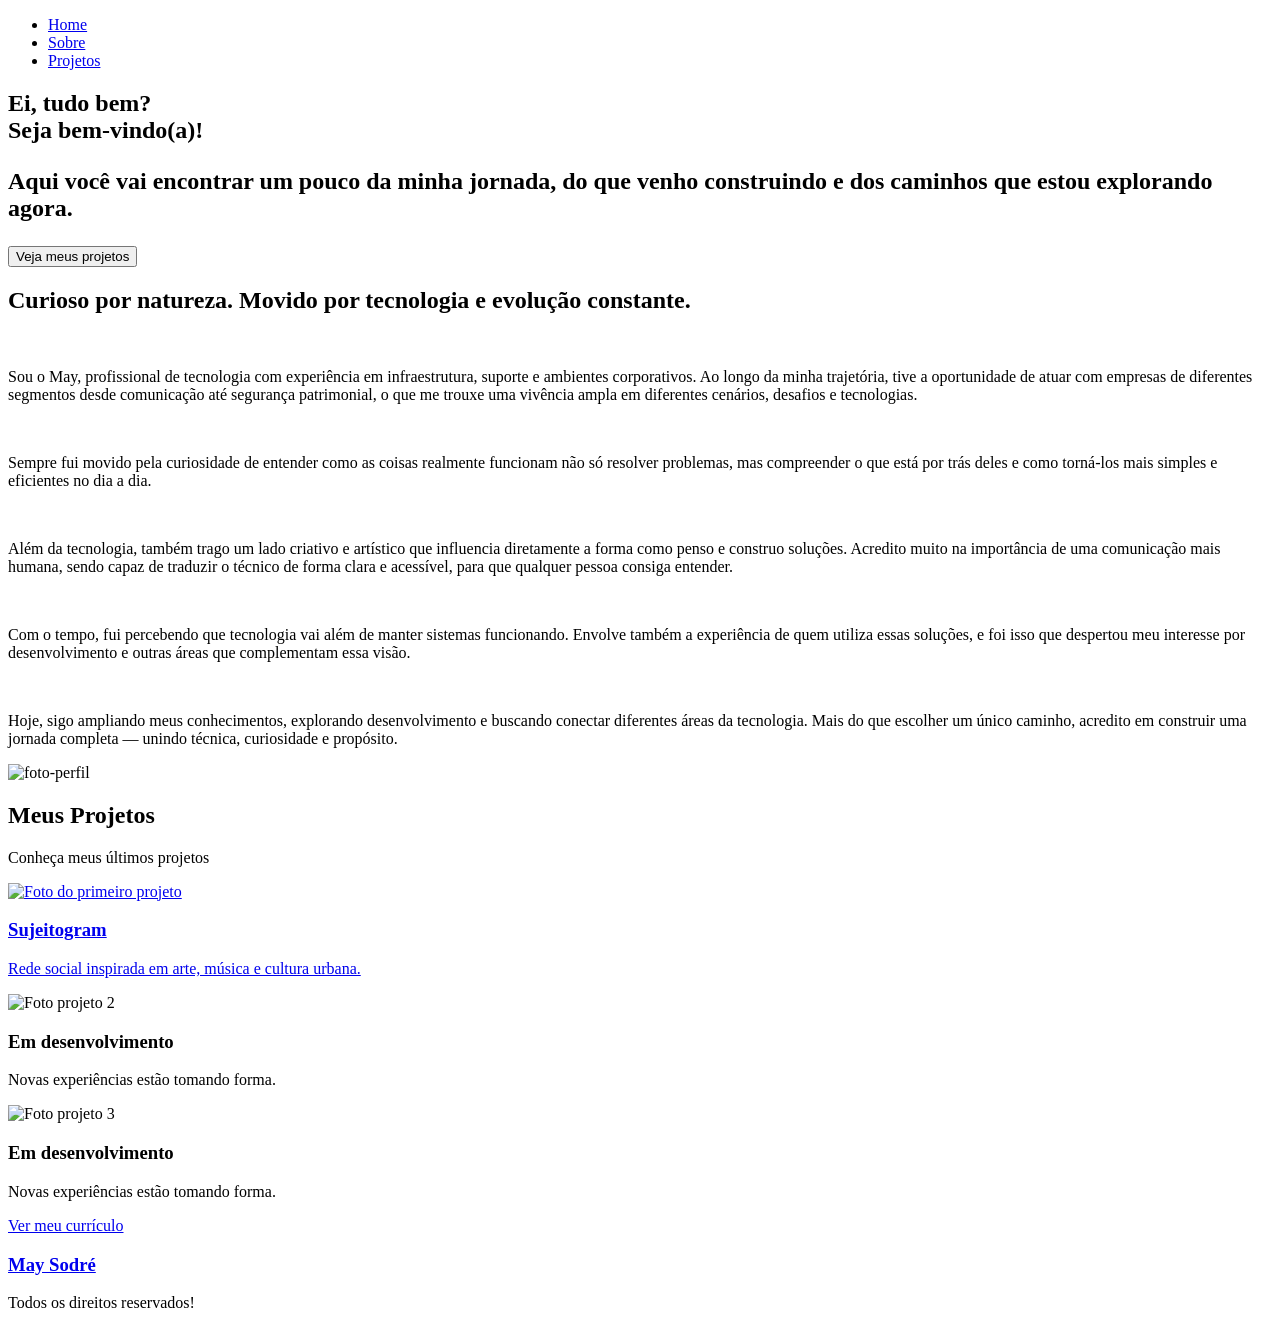
==== index.html @ c6410f81 "Create index.html" ====
<!DOCTYPE html>
<html lang="pt-br">
<head>
    <meta charset="UTF-8">
    <meta name="viewport" content="width=device-width, initial-scale=1.0">
    <link rel="preconnect" href="https://fonts.googleapis.com">
<link rel="preconnect" href="https://fonts.gstatic.com" crossorigin>
<link href="https://fonts.googleapis.com/css2?family=DM+Sans:ital,opsz,wght@0,9..40,100..1000;1,9..40,100..1000&family=Roboto:ital,wght@0,100..900;1,100..900&display=swap" rel="stylesheet">
    <link rel="stylesheet" href="style.css">
    <title>May Sodré</title>
</head>
<body>
    <!--Inicio Header-->

    <nav class="nav">
        <ul class="nav-list">
            <li>
                <a href="#home">Home</a>
            </li>
            <li>
                <a href="#sobre">Sobre</a>
            </li>
            <li>
                <a href="#projetos">Projetos</a>
            </li>
        </ul>
    </nav>

    <!-- Fim Header -->

    <!-- Inicio Main-->

     <section id="home" class="main">
        <div>
            <h1>
                <span class="light">Ei, tudo bem?</span><br>
                <span class="strong">Seja bem-vindo(a)!</span>
            </h1>
            <h2>
                <p>Aqui você vai encontrar um pouco da minha jornada,
                do que venho construindo e dos caminhos que estou explorando agora.</p>
            </h2>
           
            <a href="#projetos">
                <button class="call-to-action">Veja meus projetos</button>
            </a>
        </div>
     </section>
     <!--Fim Main-->

     <!-- Inicio Sobre -->

    <section id="sobre" class="about">
        <div>
            <h2>Curioso por natureza. Movido por tecnologia e evolução constante.</h2>
           
            <br>

            <p>
            Sou o May, profissional de tecnologia com experiência em infraestrutura,
            suporte e ambientes corporativos. Ao longo da minha trajetória, tive a oportunidade
            de atuar com empresas de diferentes segmentos desde comunicação até segurança
            patrimonial, o que me trouxe uma vivência ampla em diferentes cenários,
            desafios e tecnologias.
            </p>
            <br>
            <p>
            Sempre fui movido pela curiosidade de entender como as coisas realmente funcionam
            não só resolver problemas, mas compreender o que está por trás deles e como torná-los
            mais simples e eficientes no dia a dia.
            </p>
            <br>
            <p>
            Além da tecnologia, também trago um lado criativo e artístico que influencia diretamente
            a forma como penso e construo soluções. Acredito muito na importância de uma comunicação
            mais humana, sendo capaz de traduzir o técnico de forma clara e acessível, para que qualquer
            pessoa consiga entender.
            </p>
            <br>
            <p>
            Com o tempo, fui percebendo que tecnologia vai além de manter sistemas funcionando.
            Envolve também a experiência de quem utiliza essas soluções, e foi isso que despertou
            meu interesse por desenvolvimento e outras áreas que complementam essa visão.
            </p>
            <br>
            <p>
            Hoje, sigo ampliando meus conhecimentos, explorando desenvolvimento e buscando
            conectar diferentes áreas da tecnologia. Mais do que escolher um único caminho,
            acredito em construir uma jornada completa — unindo técnica, curiosidade e propósito.
            </p>

        </div>

        <img src="imagens/portfolio/foto-perfil.png" alt="foto-perfil">

    </section>

    <!-- Fim sobre-->

    <!-- Inicio Projetos-->

   <section id="projetos" class="projects">
        <h2>Meus Projetos</h2>
        <p>Conheça meus últimos projetos</p>

        <div class="project-list">

            <a href="Projeto - Instagram/index.html" class="project-card">
                <img src="imagens/portfolio/projeto1.png" alt="Foto do primeiro projeto">

                <div class="overlay">
                    <h3>Sujeitogram</h3>
                    <p>Rede social inspirada em arte, música e cultura urbana.</p>
                </div>
            </a>

            <div class="project-card">
                <img src="imagens/portfolio/projeto2.png" alt="Foto projeto 2">

                <div class="overlay">
                    <h3>Em desenvolvimento</h3>
                    <p>Novas experiências estão tomando forma.</p>
                </div>
            </div>

            <div class="project-card">
                <img src="imagens/portfolio/projeto3.png" alt="Foto projeto 3">

                <div class="overlay">
                      <h3>Em desenvolvimento</h3>
                    <p>Novas experiências estão tomando forma.</p>
                </div>
            </div>

        </div>

        <a href="arquivos/Currículo - May Sodré.pdf" target="_blank" class="action">
            Ver meu currículo
        </a>

    </section>
    <!-- Final Projetos-->
     
    <!-- Inicio Rodapé-->

    <footer> 
        <h3>
            <a href="#">May Sodré</a>
         </h3>
        <p>Todos os direitos reservados!</p>

    </footer>

    <!-- Fim Rodapé-->

</body>
</html>
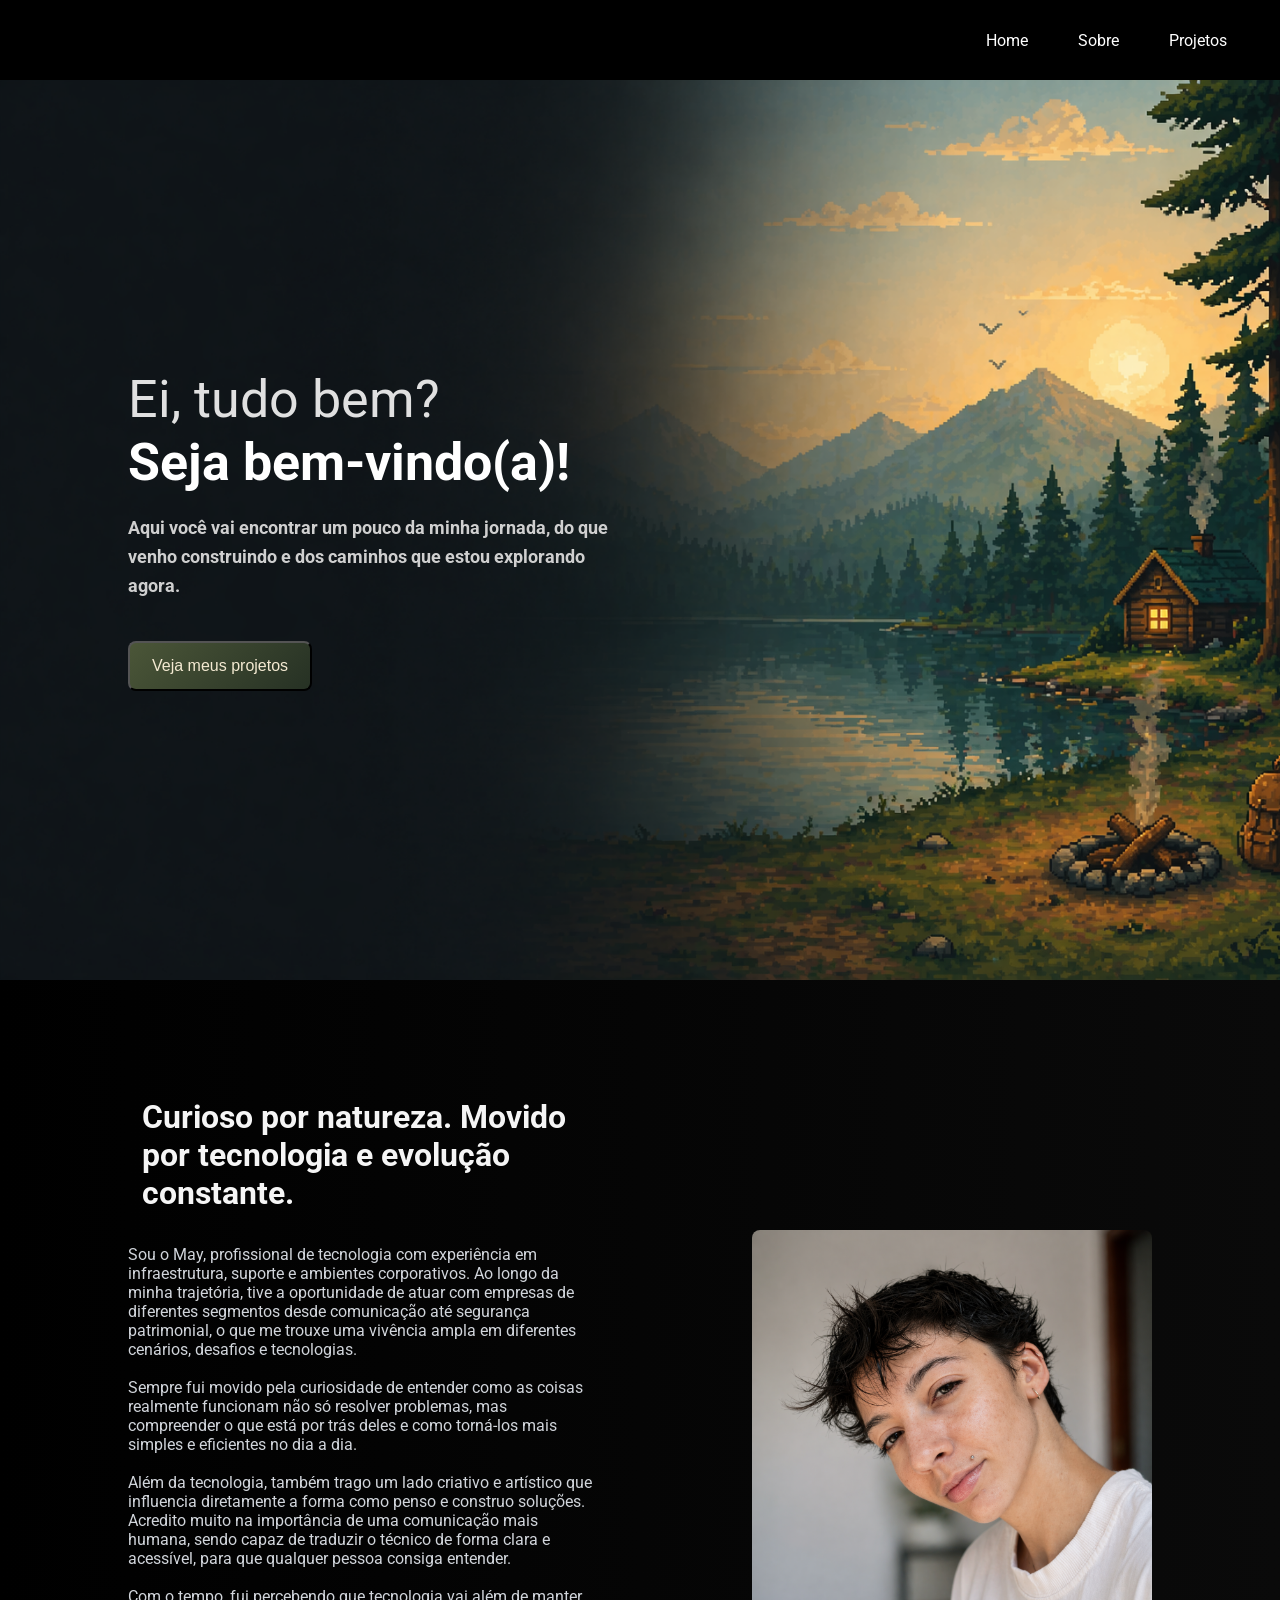
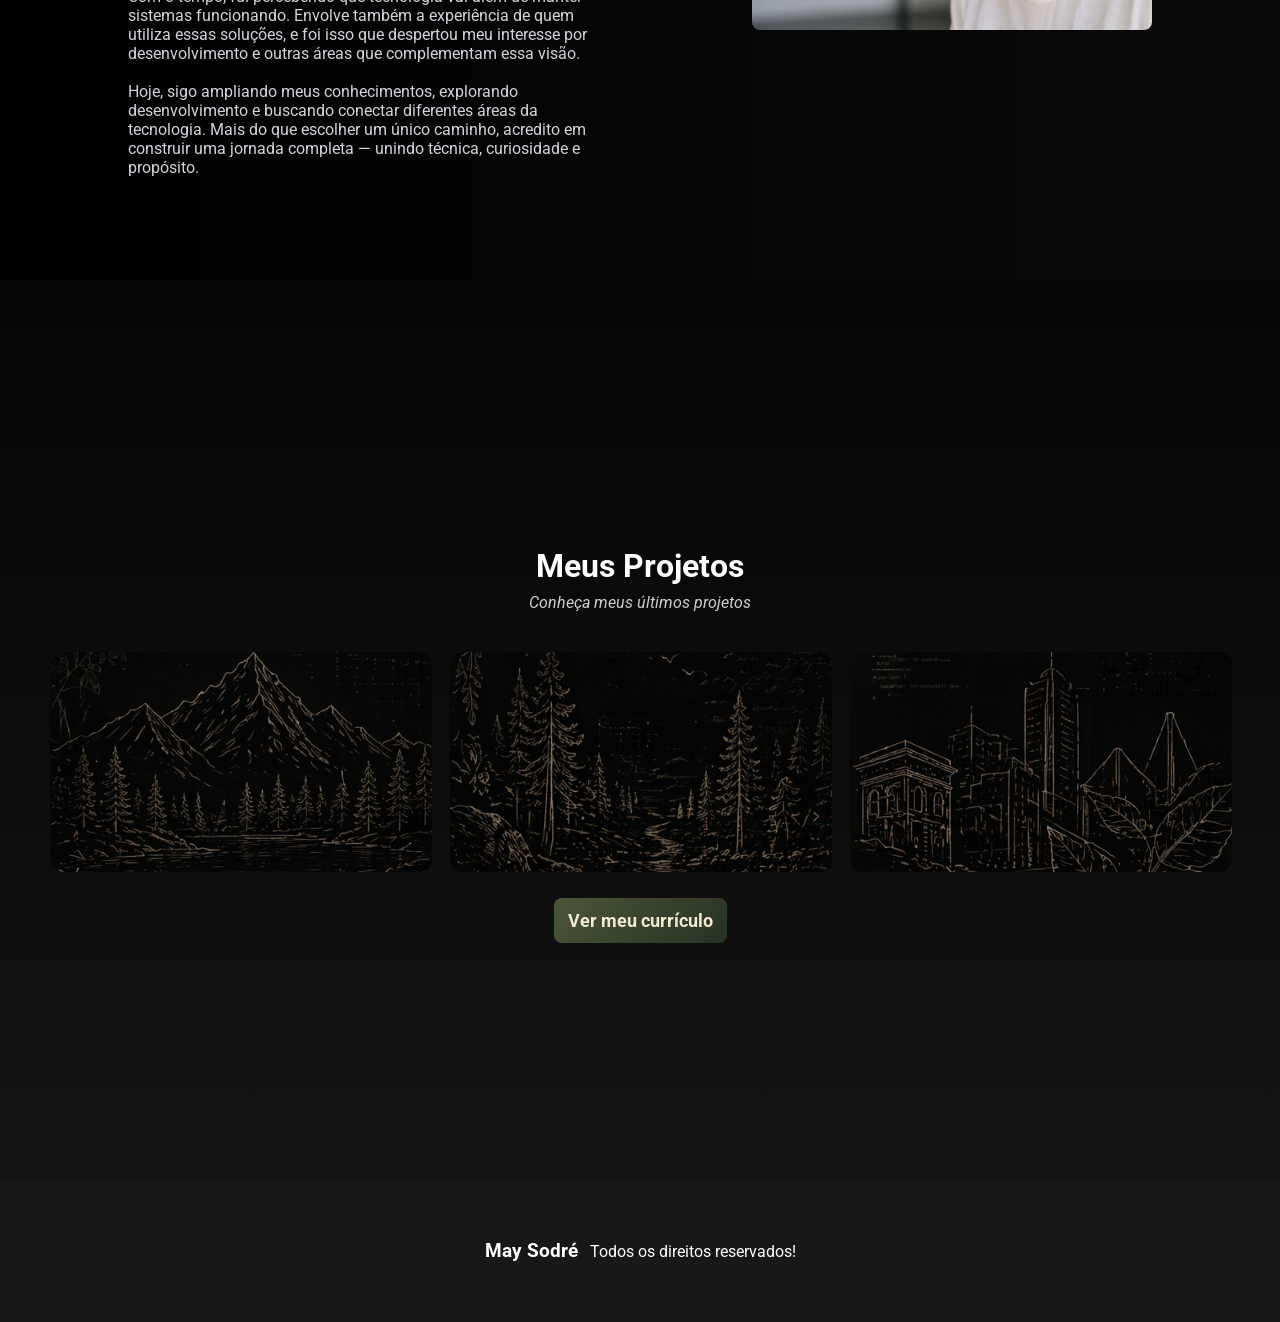
==== commit 100561ff: "Update index.html" ====
--- a/index.html
+++ b/index.html
@@ -52,7 +52,7 @@
 
     <section id="sobre" class="about">
         <div>
-            <h2>Curioso por natureza. Movido por tecnologia e evolução constante.</h2>
+            <h2>Curioso por <span class="highlight">natureza</span>. Movido por tecnologia e evolução constante.</h2>
            
             <br>
 
--- a/style.css
+++ b/style.css
@@ -0,0 +1,450 @@
+*{
+    margin: 0;
+    padding: 0;
+    outline: 0;
+    box-sizing: border-box;
+
+}
+
+body {
+
+    font-family: 'Roboto', sans-serif;
+    background-color: #000;
+    
+}
+
+html {
+    scroll-behavior: smooth; /* Estou definindo que ao clicar nas opções terá uma transição mais leve*/
+}
+
+/*Inicio Header */
+
+.nav{ /* Aqui eu configurei a área do cabeçalho */
+    
+    background: rgba(0, 0, 0, 0.8);
+    height: 80px;
+    width: 100%;
+    display: flex;
+    justify-content: flex-end; 
+    position: sticky;
+    top: 0;
+    z-index: 9; /* Defino a camada do objeto*/
+    
+    
+}
+
+.nav-list { /* Aqui configurei a posição das opções*/
+    display: flex;
+    list-style: none;
+    align-items: center;
+    margin-right: 28px ;
+    
+    
+}
+
+.nav-list a{ /* Aqui defini cor, tamanho das opções*/
+   
+    text-decoration: none;
+    color: #FFFFFF;
+    padding: 25px;
+}
+
+.nav-list a:hover { /*Aqui configurei o que fazer quando o cursos estiver posicionado nas opções*/
+color: #FFFFFF;
+}
+
+/* Fim Header*/
+
+/* Inicio Main */
+
+.main { /*Aqui configurei a 1° área, definindo, cor, tamanho, imagem etc*/
+    
+    display: flex;
+    align-items: center;
+    width: 100%;
+    background-color: #000;
+    background-size: cover;
+    height: calc(100vh - 0px);
+    background-image: url(imagens/portfolio/fundo-dia.png);
+    padding-left: 10%;
+        min-height: 100vh;
+
+   
+
+}
+
+.main h1 { /* Aqui configurei o título da 1°área*/
+    
+    font-size: 52px;
+    line-height: 1.2;
+    margin-bottom: 20px;
+}
+
+.light { /* Formatação da 1° linha*/
+    font-weight: 400;
+    color: #e0e0e0;
+}
+
+.strong { /* Formatação da 2° linha*/
+    font-weight: 700;
+    color: #ffffff;
+}
+.main p { /*Formatação do subtexto da 1° área*/
+    color: #cfcfcf;
+    font-size: 18px;
+    line-height: 1.6;
+    max-width: 480px;
+    margin-bottom: 40px;
+    
+}
+
+.call-to-action { /* Aqui eu configurei o botão da 1° área*/
+    background: linear-gradient(135deg, #4b5638, #263124);
+    color: #f4ead2;
+    padding: 14px 22px;
+    border-radius: 8px;
+    font-size: 16px;
+    font-weight: 600px;
+    cursor: pointer;
+    transition: 0.9s; /*velocidade da transição do botão*/
+    
+} 
+
+.call-to-action:hover{ /* Aumentar o tamanho do Botão ao posicionar o cursos*/
+    transform: scale(1.1);
+    
+}
+
+.main a{
+    text-decoration: none;
+    color: #181818;
+
+}
+
+/* Fim Main*/
+
+/* Inicio Sobre*/
+
+.about {  /* Configuração da janela*/
+
+    min-height: 100vh;
+    position: relative;
+    overflow: hidden;
+    background-size: cover;
+    background-position: center;
+    background-repeat: no-repeat;
+    background: linear-gradient(
+    to right,
+    #000000 0%,
+    #050505 50%,
+    #0a0a0a 100%
+    );
+    color: #cfcfcf;
+    width: 100%;
+    padding: 80px 10%;
+    display: flex;
+    align-items: center;
+    justify-content: space-between;
+}
+
+.about div{  /*Configuração do espaço do conteúdo*/
+    max-width: 50%;
+    padding-right: 40px;
+}
+
+
+
+
+.about img { /*Configuração da imagem*/
+    max-width: 400px;
+    border-radius: 8px;
+}
+
+
+.about div h2{
+    color:#f5f5f5;
+    font-size: 32px;
+    margin: 14px;
+}
+
+.about div p{  /*Configuração da descrição*/
+    color: #d1d5db;
+}
+
+
+
+.about div,
+
+.about img {
+    position: relative;
+    z-index: 1;
+}
+
+
+
+/* Inicio Projeto */
+
+.projects { /*Configuração da janela*/
+    min-height: 100vh;
+     background: linear-gradient(
+        to bottom,
+        #050505 0%,
+        #0c0c0c 45%,
+        #141414 100%
+    );
+    width: 100%;
+    display: flex;
+    flex-direction: column;
+    align-items: center;
+    justify-content: center;
+    padding-top: 80px;
+    padding-bottom: 80px;
+  
+}
+
+
+  
+.projects h2 { /*Configuração do Texto*/
+        font-size: 32px;
+        margin-bottom: 8px;
+        margin-top: 30px;
+        color: #ffffff;
+    }
+
+.projects p { /*Configuração do parágrafo*/
+    margin-bottom: 40px;
+    font-style: italic;
+    color: #cfcfcf;
+}
+
+.project-list { /*Container dos projetos*/
+    width: 100%;
+    margin-bottom: 8px;
+    display: flex;
+    justify-content: center;
+    align-items: center;
+    gap: 16px;
+    flex-wrap: wrap;
+    
+}
+
+.projects img { /*Imagens */
+    cursor: pointer;
+    border-radius: 12px;
+    overflow: hidden;
+    width: auto;
+    height: 220px;
+    object-fit: cover;
+    margin-left: 0.5% ;
+    margin-right: 0.5%;
+    opacity: 0.9;
+    
+}
+
+.projects img:hover{ /*Transição das imagens*/
+    opacity: 2;
+    transform: scale(1.08); /* leve zoom interno */
+    transition: 1s; /* tempo de transição ao posicionar o cursos*/
+}
+
+/* card */
+.project-card {
+    position: relative;
+    width: 30%;
+    height: 220px;
+    border-radius: 12px;
+    overflow: hidden;
+    cursor: pointer;
+    display: block;
+}
+
+/* imagem */
+.project-card img {
+    width: 100%;
+    height: 100%;
+    object-fit: cover;
+    display: block;
+
+    transition: 0.4s ease;
+}
+
+/* overlay (camada escura + texto) */
+.overlay {
+    position: absolute;
+    inset: 0;
+
+    background: linear-gradient(
+        to top,
+        rgba(0,0,0,0.85),
+        rgba(0,0,0,0.3)
+    );
+
+    display: flex;
+    flex-direction: column;
+    justify-content: center;
+    align-items: center;
+
+    opacity: 0;
+    transition: 0.4s ease;
+
+    text-align: center;
+    padding: 20px;
+}
+
+/* texto do overlay */
+.overlay h3 {
+    color: #ffffff;
+    font-size: 18px;
+    margin-bottom: 8px;
+}
+
+.overlay p {
+    color: #cfcfcf;
+    font-size: 14px;
+}
+
+/* HOVER 🔥 */
+.project-card:hover img {
+    transform: scale(1.08);
+    filter: brightness(0.5);
+}
+
+.project-card:hover .overlay {
+    opacity: 1;
+}
+
+
+
+
+
+.action {
+    text-decoration: none;
+    cursor: pointer;
+    color: #f4ead2;
+    background: linear-gradient(135deg, #4b5638, #263124);
+    border: 0;
+    padding: 12px 14px;
+    border-radius: 8px;
+    font-size: 18px;
+    font-weight: bold;
+    transition: 0.9s; /*velocidade da transição do botão*/
+    margin-top: 18px;
+}
+
+.action:hover {
+    transform: scale(1.1);
+}
+
+/* Fim Projetos*/
+
+/*Inicio rodapé*/
+
+footer {
+    width: 100%;
+    background-color: #181818;
+    padding: 60px 0;
+    color: #FFFFFF;
+    display: flex;
+    justify-content: center;
+    align-items: center;
+}
+
+footer a {
+    text-decoration: none;
+    color: #FFFFFF;
+}
+
+footer p{
+    margin-left: 12px;
+}
+
+/*Fim rodapé*/
+
+/* Responsividade */
+
+@media (max-width: 900px) {
+  header {
+    padding: 24px 6%;
+  }
+
+  .main {
+    padding: 0 6%;
+    background-position: center;
+  }
+
+  .main h1 {
+    font-size: 42px;
+  }
+
+  .main p {
+    max-width: 100%;
+    font-size: 16px;
+  }
+
+  .about {
+    flex-direction: column;
+    text-align: left;
+    padding: 80px 6%;
+    gap: 40px;
+  }
+
+
+  .about div {
+    max-width: 100%;
+    padding-right: 0;
+  }
+
+  .about img {
+    max-width: 100%;
+    width: 100%;
+  }
+
+  .projetos {
+    grid-template-columns: repeat(2, 1fr);
+    padding: 0 6%;
+  }
+}
+
+@media (max-width: 600px) {
+  header nav {
+    gap: 18px;
+  }
+
+  header a {
+    font-size: 14px;
+  }
+
+  .main {
+    min-height: 100vh;
+    padding-top: 80px;
+  }
+
+  .main h1 {
+    font-size: 34px;
+    line-height: 1.15;
+  }
+
+  .main p {
+    font-size: 15px;
+    line-height: 1.6;
+  }
+
+  .call-to-action {
+    width: 100%;
+    text-align: center;
+  }
+
+  .about h2 {
+    font-size: 28px;
+  }
+
+  .about p {
+    font-size: 15px;
+  }
+
+  .projetos {
+    grid-template-columns: 1fr;
+    gap: 20px;
+  }
+}
+
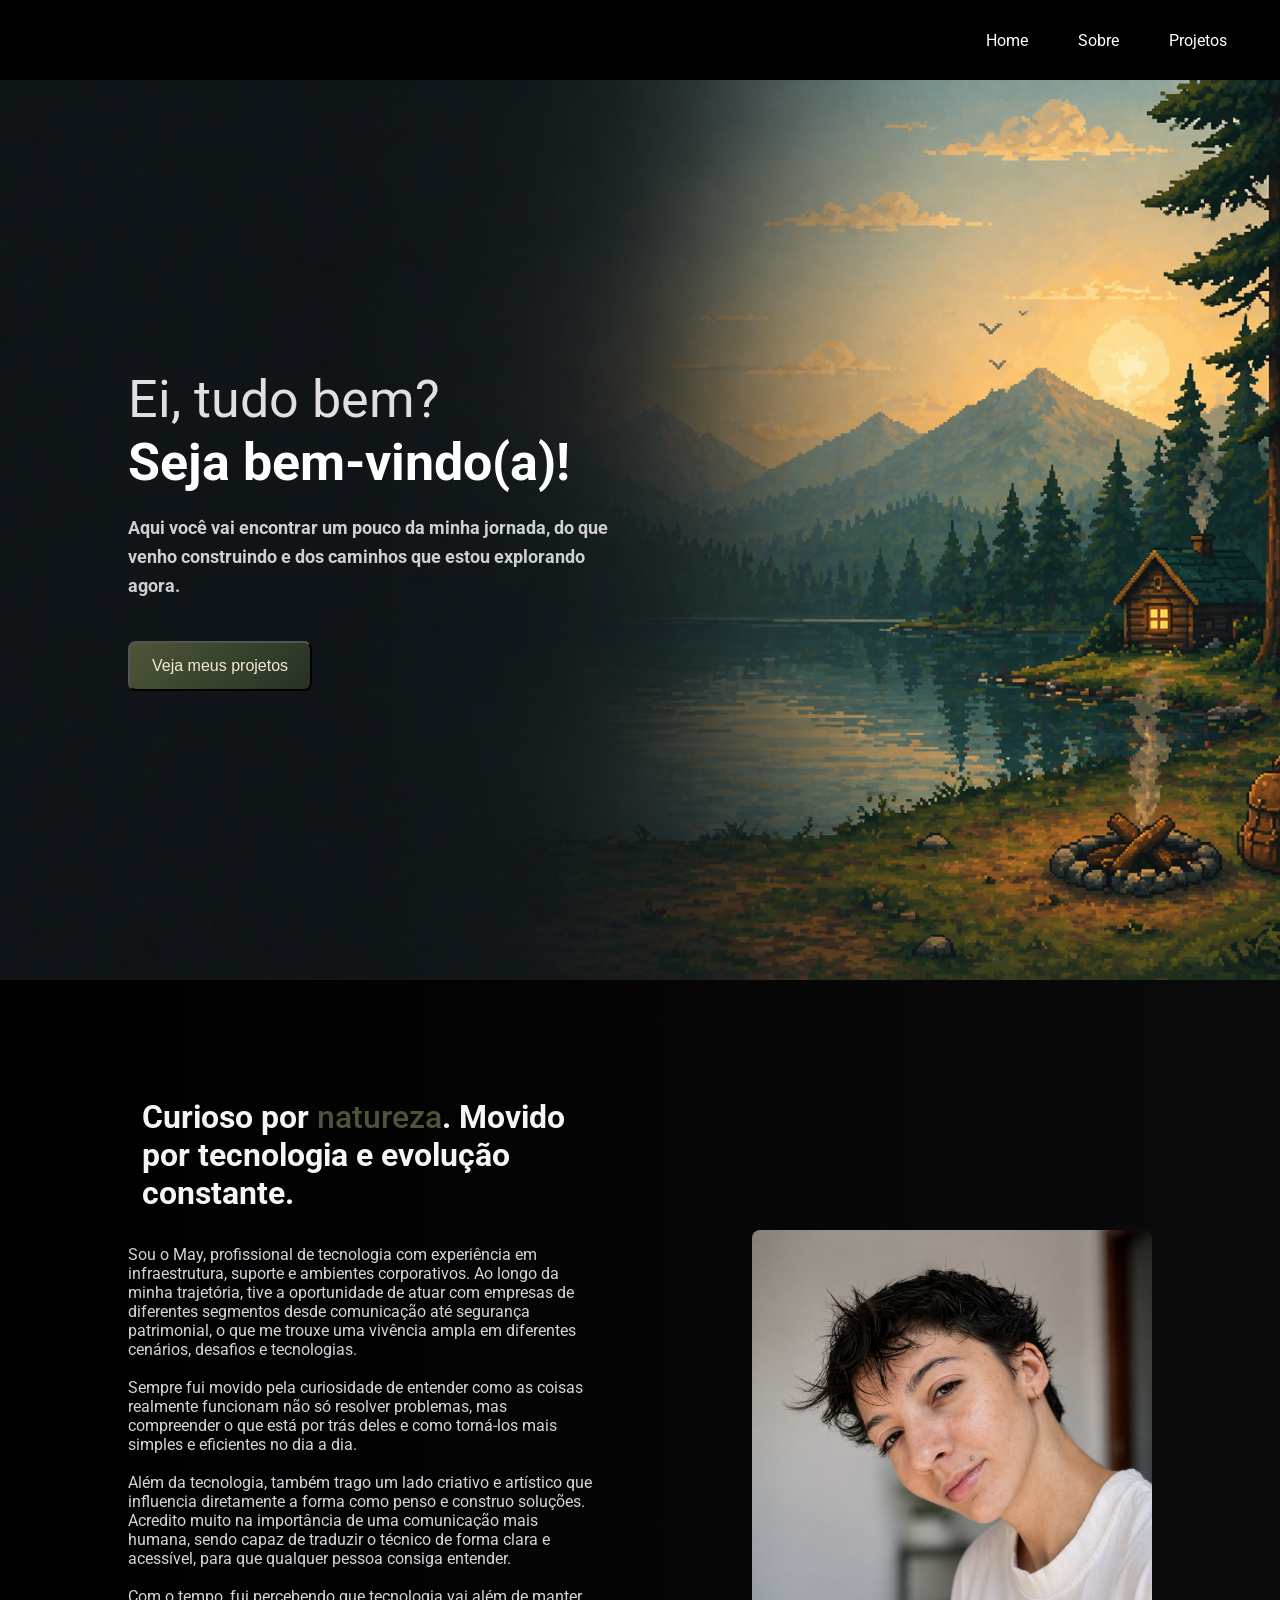
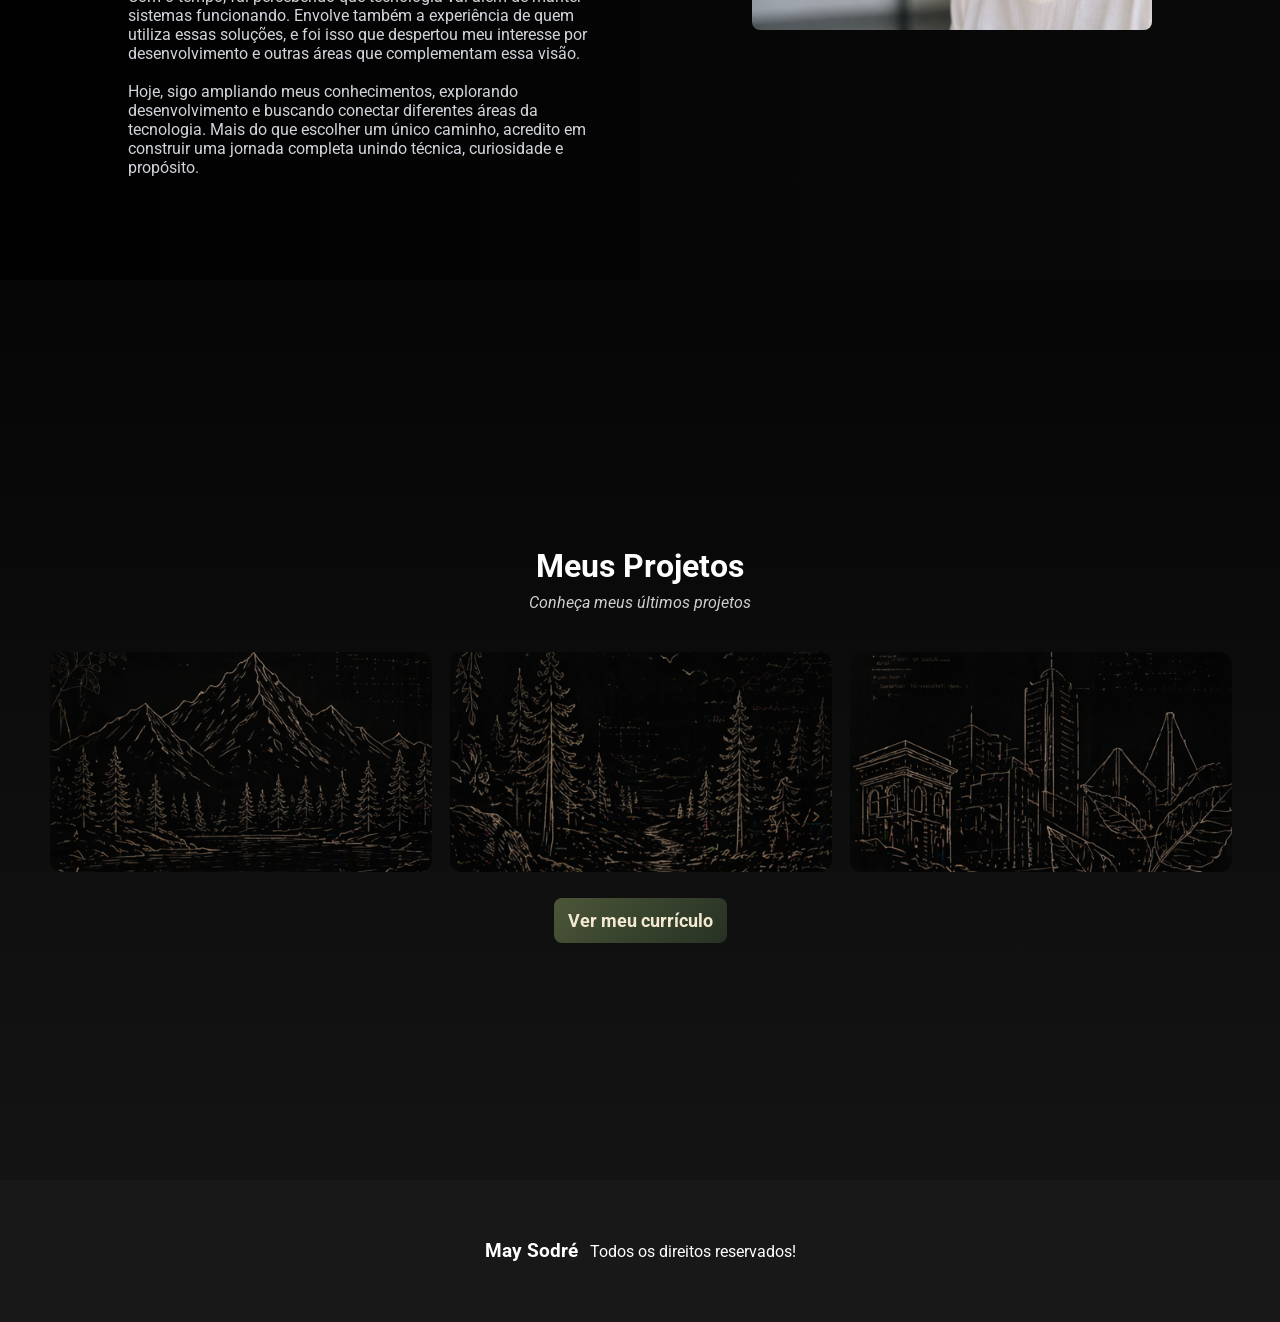
==== commit 30dba84c: "Update index.html" ====
--- a/index.html
+++ b/index.html
@@ -86,7 +86,7 @@
             <p>
             Hoje, sigo ampliando meus conhecimentos, explorando desenvolvimento e buscando
             conectar diferentes áreas da tecnologia. Mais do que escolher um único caminho,
-            acredito em construir uma jornada completa — unindo técnica, curiosidade e propósito.
+            acredito em construir uma jornada completa unindo técnica, curiosidade e propósito.
             </p>
 
         </div>
--- a/style.css
+++ b/style.css
@@ -171,6 +171,10 @@
     color: #d1d5db;
 }
 
+.highlight {
+    color: #4b5638; /* verde que você já usa */
+    font-weight: 500; /* opcional, dá mais destaque */
+}
 
 
 .about div,
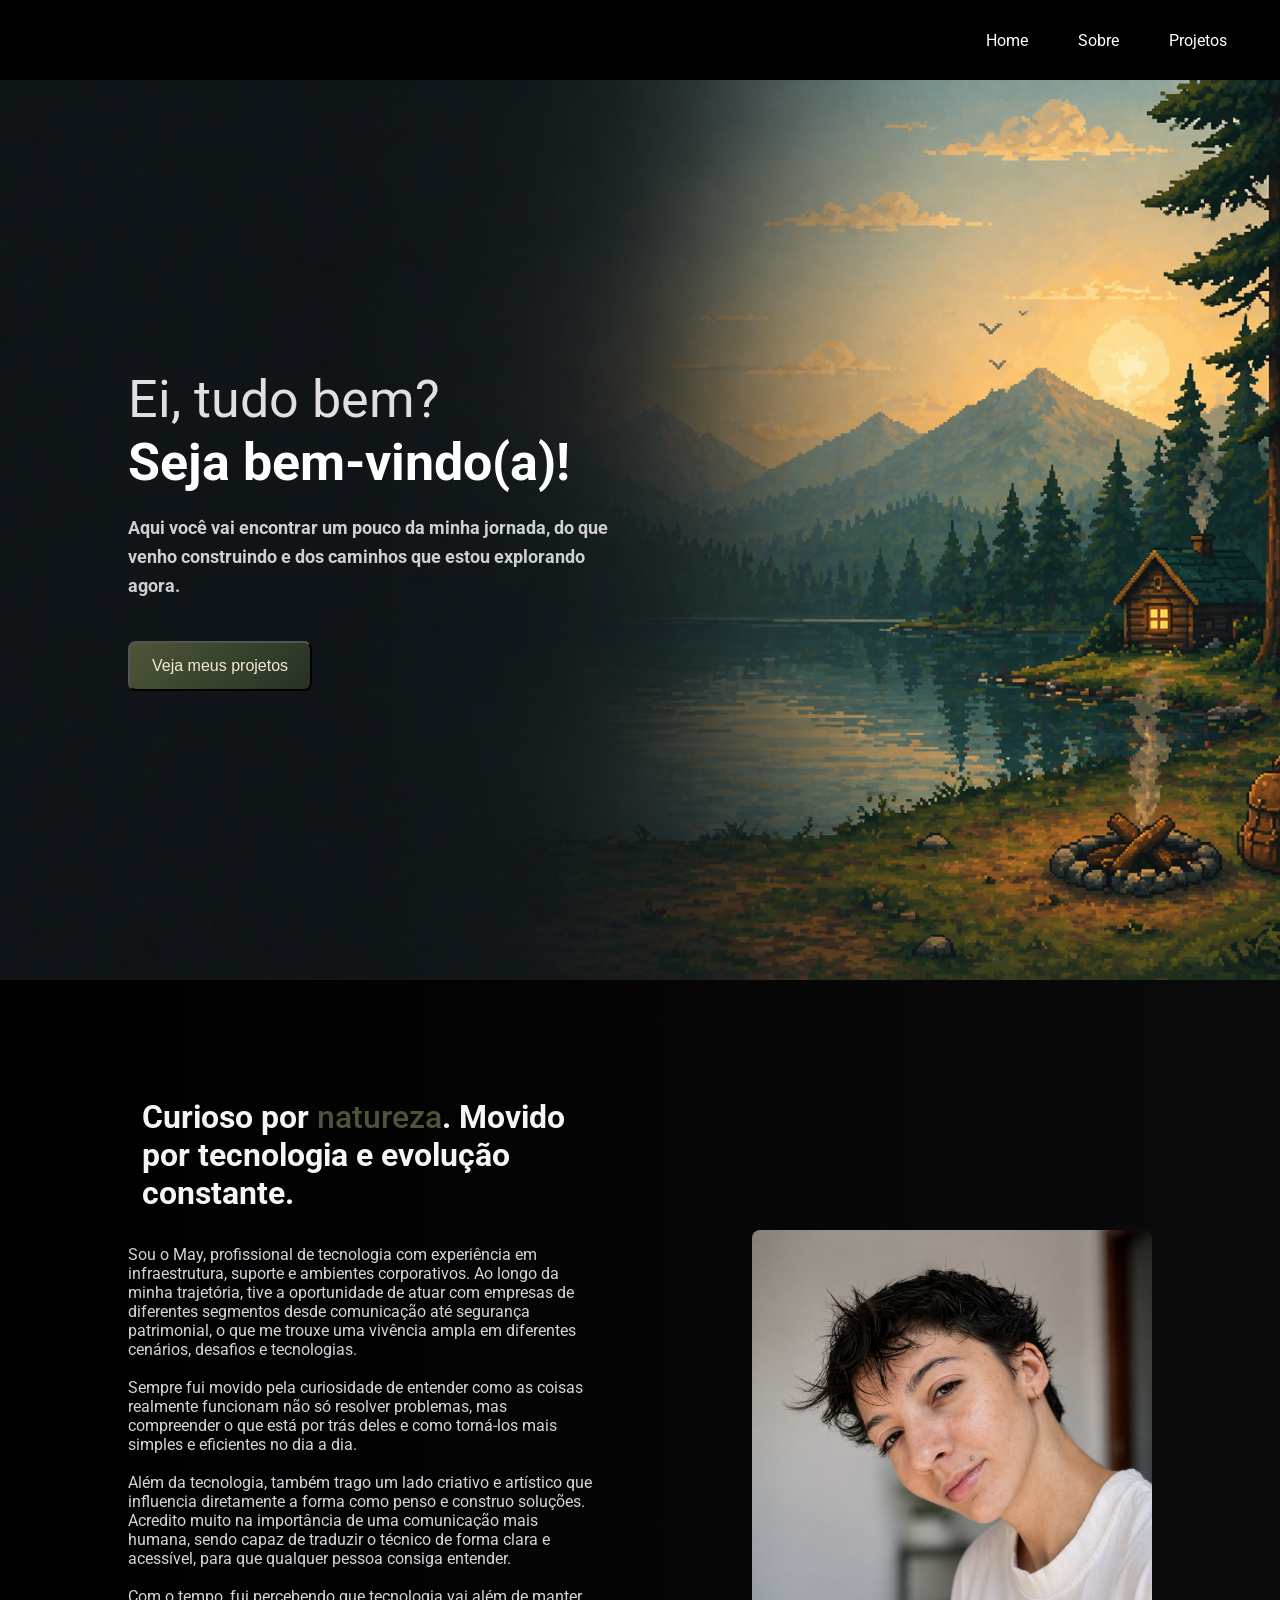
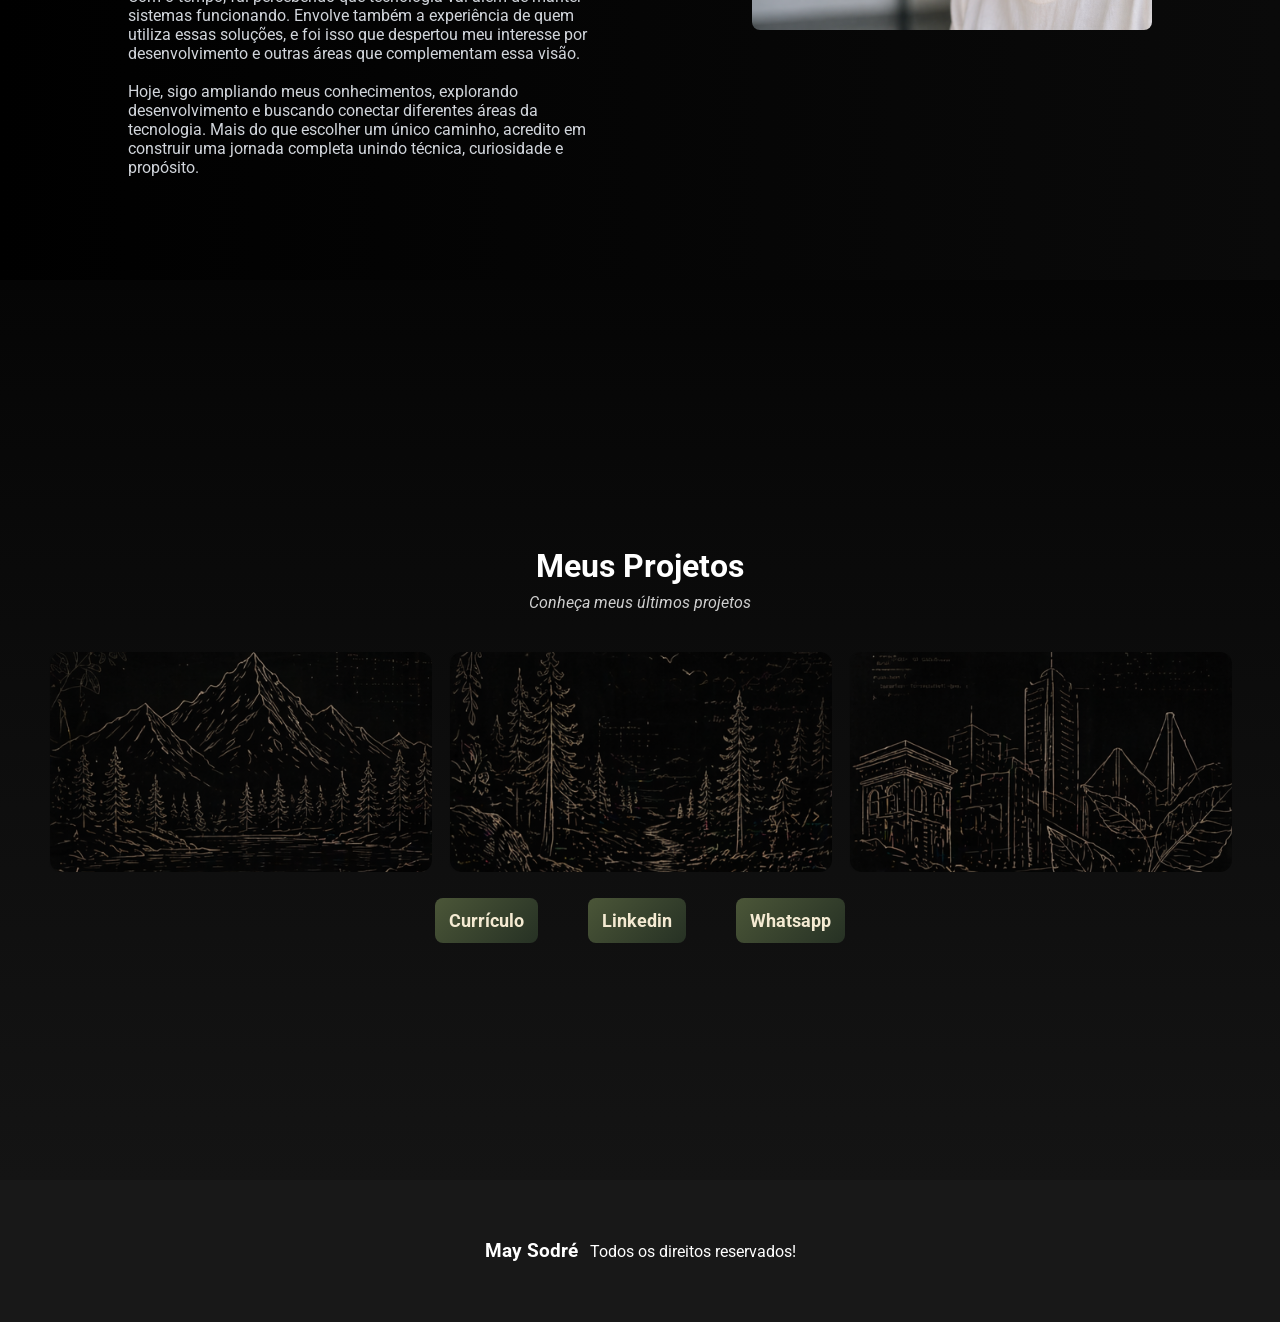
==== commit cf6dd24e: "Atualização dos botões de contato e layout" ====
--- a/index.html
+++ b/index.html
@@ -110,7 +110,9 @@
 
                 <div class="overlay">
                     <h3>Sujeitogram</h3>
-                    <p>Rede social inspirada em arte, música e cultura urbana.</p>
+                    <p>Projeto desenvolvido com foco em responsividade, inspirado no Instagram, mas adaptado para um conceito próprio: 
+                    uma rede social voltada à divulgação de trabalhos artísticos, conectando diferentes formas de expressão como música, arte e cultura urbana.
+                    </p>
                 </div>
             </a>
 
@@ -134,9 +136,22 @@
 
         </div>
 
-        <a href="arquivos/Currículo - May Sodré.pdf" target="_blank" class="action">
-            Ver meu currículo
+          <div class="contatos">
+
+             <a href="arquivos/Currículo - May Sodré.pdf" target="_blank" class="action">
+            Currículo
         </a>
+
+        <a href="https://www.linkedin.com/in/maysodre/" target="_blank" class="action">
+            Linkedin
+        </a>
+
+        <a href="https://wa.me/11977201500" target="_blank" class="action">
+            Whatsapp
+        </a>
+
+        </div>
+
 
     </section>
     <!-- Final Projetos-->
--- a/style.css
+++ b/style.css
@@ -341,6 +341,17 @@
 
 /* Fim Projetos*/
 
+/*Contatos*/
+
+.contatos {
+    display: flex;
+    flex-direction: row;
+    justify-content: center;
+    align-items: center;
+    gap: 50px;
+}
+
+
 /*Inicio rodapé*/
 
 footer {
@@ -450,5 +461,31 @@
     grid-template-columns: 1fr;
     gap: 20px;
   }
-}
-
+
+    .project-card .overlay {
+        opacity: 1;
+        justify-content: flex-end;
+        align-items: flex-start;
+        text-align: left;
+        background: linear-gradient(
+            to top,
+            rgba(0,0,0,0.9),
+            rgba(0,0,0,0.15)
+        );
+    }
+
+    .project-card:hover img {
+        transform: none;
+        filter: none;
+    }
+
+    .overlay h3 {
+        font-size: 18px;
+    }
+
+    .overlay p {
+        font-size: 13px;
+    }
+
+}
+
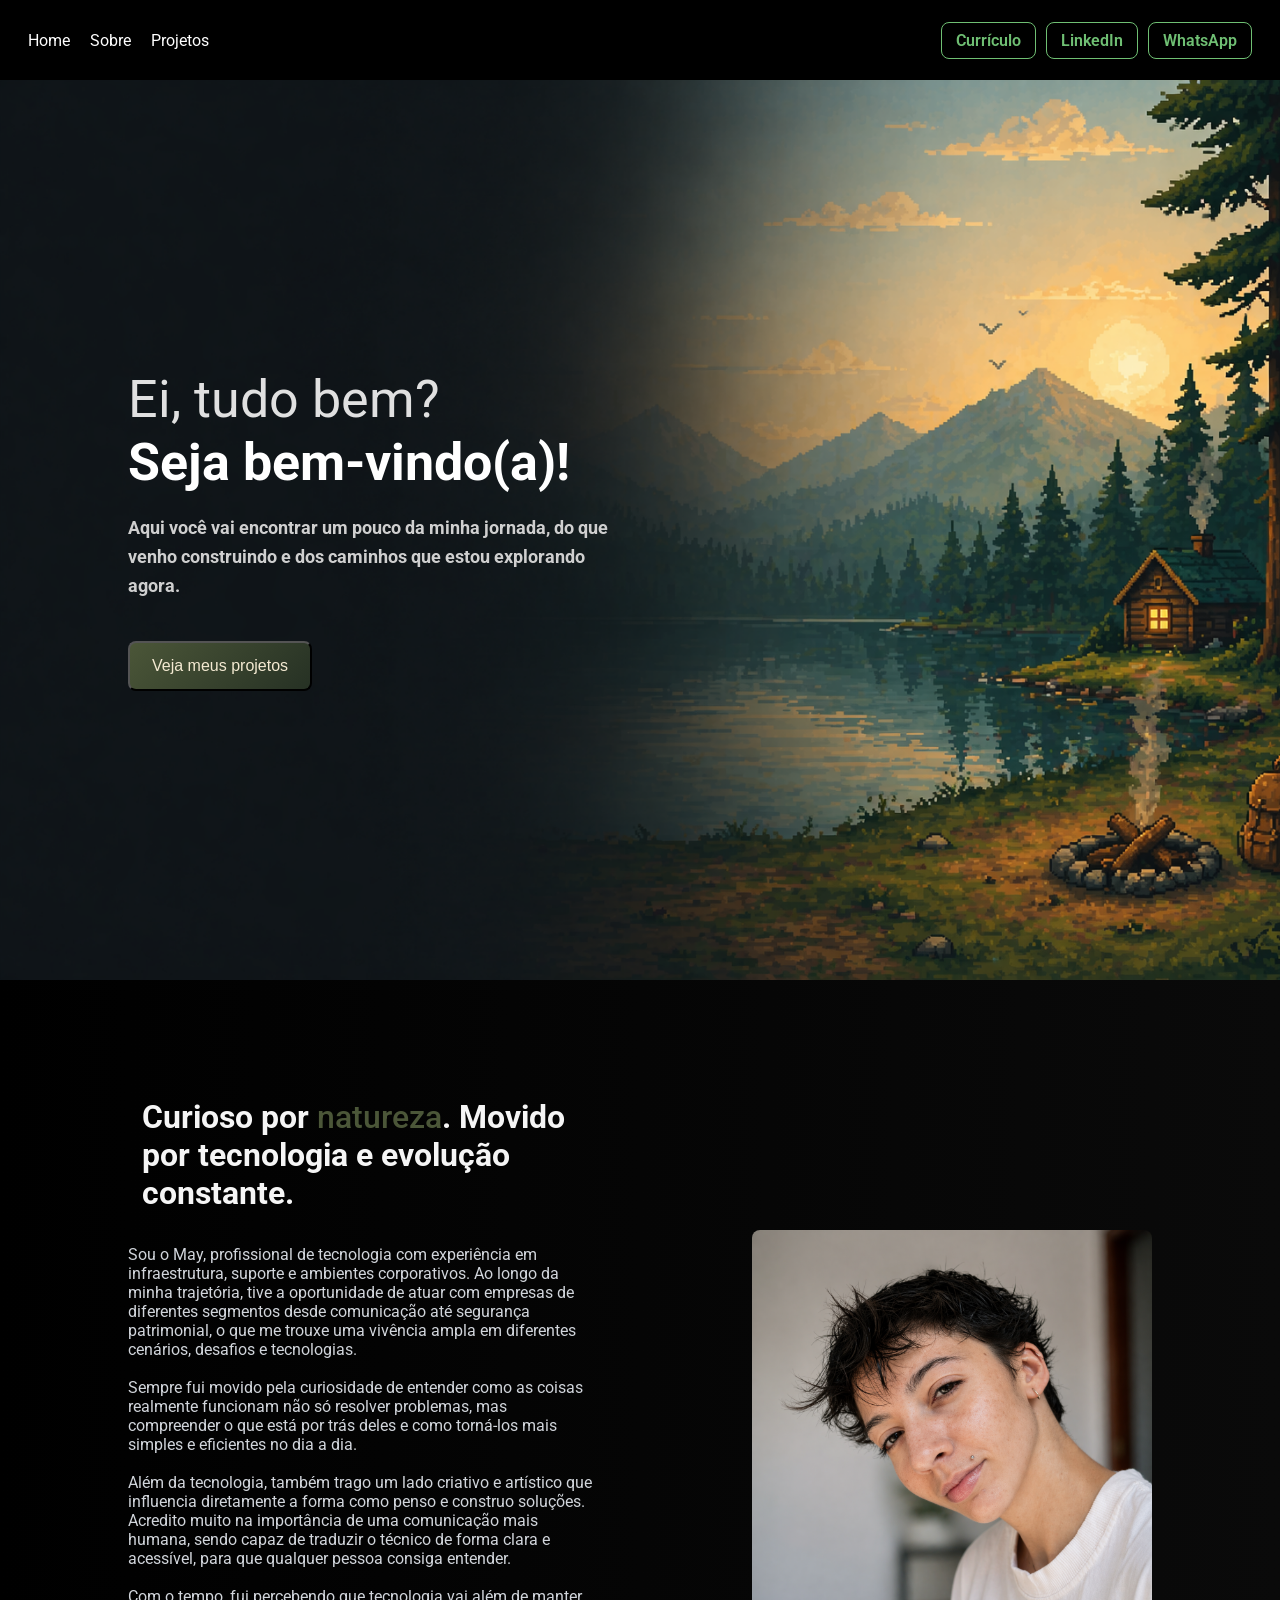
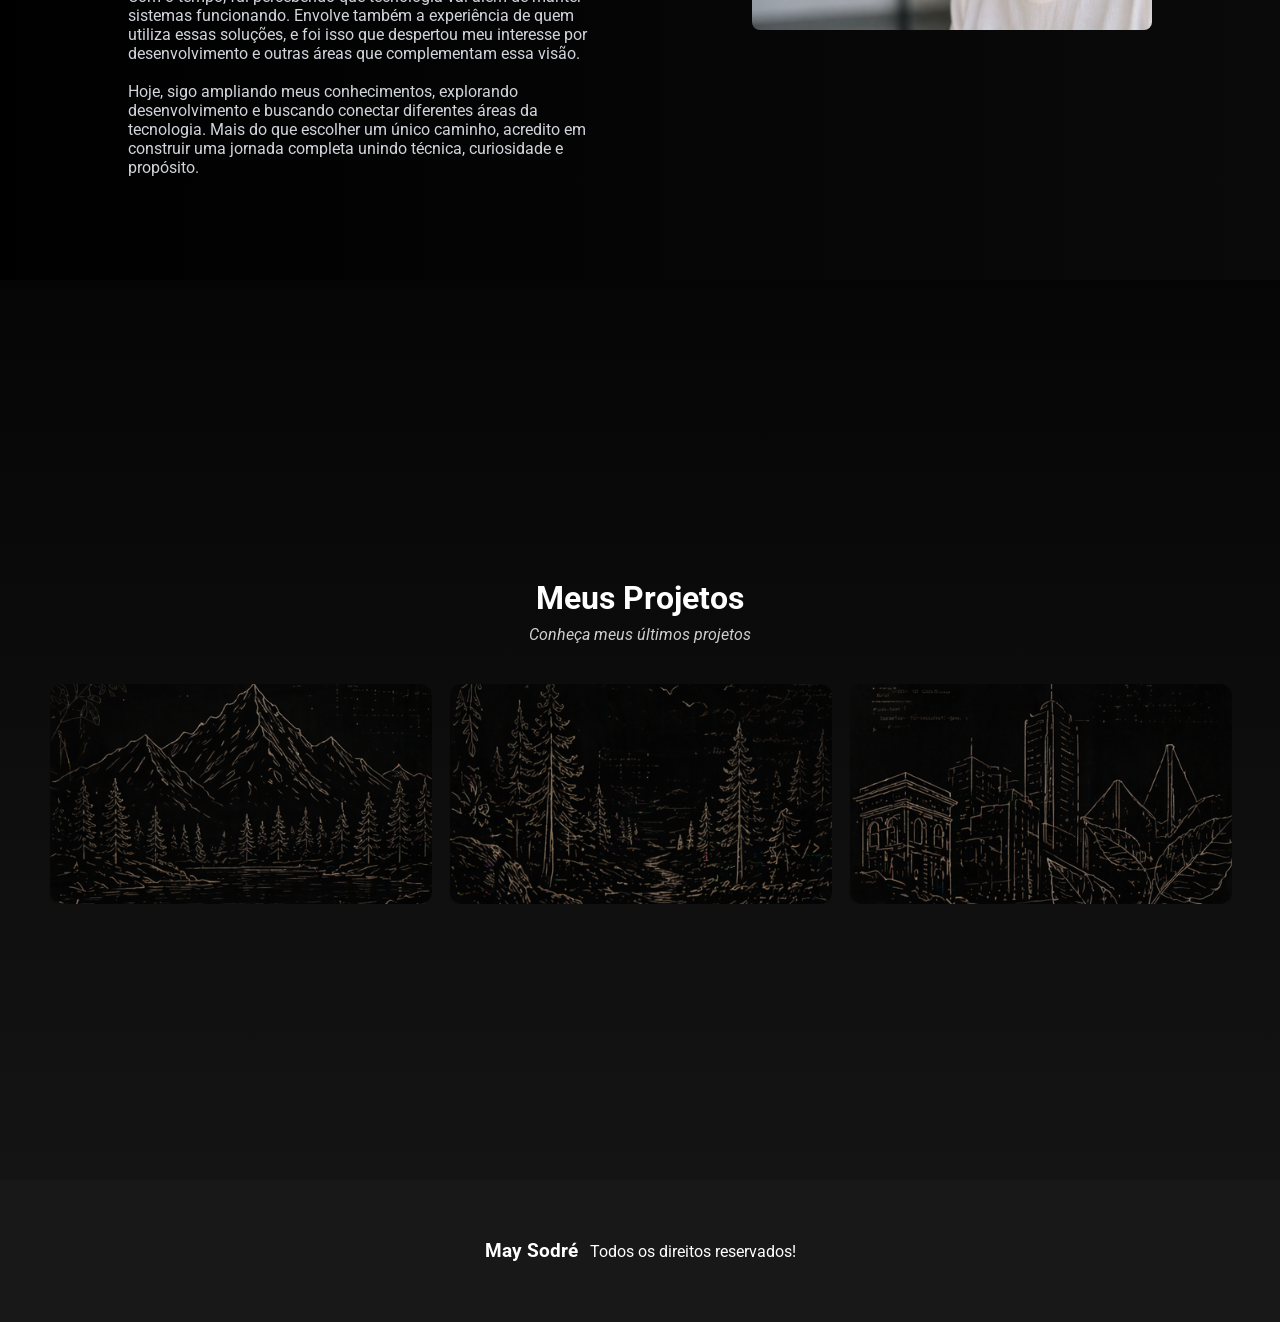
==== commit 64df047e: "Portfolio Realizei ajustes alterando os botões das redes sociais para o início da página posicionand" ====
--- a/index.html
+++ b/index.html
@@ -9,22 +9,27 @@
     <link rel="stylesheet" href="style.css">
     <title>May Sodré</title>
 </head>
+
 <body>
     <!--Inicio Header-->
 
     <nav class="nav">
-        <ul class="nav-list">
-            <li>
-                <a href="#home">Home</a>
-            </li>
-            <li>
-                <a href="#sobre">Sobre</a>
-            </li>
-            <li>
-                <a href="#projetos">Projetos</a>
-            </li>
-        </ul>
-    </nav>
+
+    <!-- lado esquerdo -->
+    <ul class="nav-list">
+        <li><a href="#home">Home</a></li>
+        <li><a href="#sobre">Sobre</a></li>
+        <li><a href="#projetos">Projetos</a></li>
+    </ul>
+
+    <!-- lado direito -->
+    <div class="contatos">
+        <a href="curriculo/curriculo.html" class="action">Currículo</a>
+        <a href="#" class="action">LinkedIn</a>
+        <a href="#" class="action">WhatsApp</a>
+    </div>
+
+</nav>
 
     <!-- Fim Header -->
 
@@ -109,10 +114,22 @@
                 <img src="imagens/portfolio/projeto1.png" alt="Foto do primeiro projeto">
 
                 <div class="overlay">
+
                     <h3>Sujeitogram</h3>
-                    <p>Projeto desenvolvido com foco em responsividade, inspirado no Instagram, mas adaptado para um conceito próprio: 
+
+                    <p class="text-desktop">Projeto desenvolvido com foco em responsividade, inspirado no Instagram, mas adaptado para um conceito próprio: 
                     uma rede social voltada à divulgação de trabalhos artísticos, conectando diferentes formas de expressão como música, arte e cultura urbana.
-                    </p>
+                    
+                    <br>
+                    <br>
+                    
+                    Clique para visualizar! 
+                </p>
+
+                <p class="text-mobile">
+                    Rede social conceitual para arte e cultura urbana.
+                </p>
+
                 </div>
             </a>
 
@@ -136,21 +153,7 @@
 
         </div>
 
-          <div class="contatos">
-
-             <a href="arquivos/Currículo - May Sodré.pdf" target="_blank" class="action">
-            Currículo
-        </a>
-
-        <a href="https://www.linkedin.com/in/maysodre/" target="_blank" class="action">
-            Linkedin
-        </a>
-
-        <a href="https://wa.me/11977201500" target="_blank" class="action">
-            Whatsapp
-        </a>
-
-        </div>
+          
 
 
     </section>
--- a/style.css
+++ b/style.css
@@ -6,7 +6,7 @@
 
 }
 
-body {
+body { /* Corpo do site*/
 
     font-family: 'Roboto', sans-serif;
     background-color: #000;
@@ -19,35 +19,49 @@
 
 /*Inicio Header */
 
-.nav{ /* Aqui eu configurei a área do cabeçalho */
-    
+.nav { /*Todo o espaço do cabeçalho*/
     background: rgba(0, 0, 0, 0.8);
     height: 80px;
     width: 100%;
     display: flex;
-    justify-content: flex-end; 
+    justify-content: space-between; /* joga um bloco pra cada lado */
+    align-items: center; /* centraliza na vertical */
     position: sticky;
     top: 0;
-    z-index: 9; /* Defino a camada do objeto*/
-    
-    
-}
-
-.nav-list { /* Aqui configurei a posição das opções*/
+    z-index: 9;
+    padding: 0 28px; /* respiro nas laterais */
+}
+
+.nav-list { /*posição das opções Home, Sobre e Projetos*/
     display: flex;
     list-style: none;
     align-items: center;
-    margin-right: 28px ;
-    
-    
-}
-
-.nav-list a{ /* Aqui defini cor, tamanho das opções*/
-   
+    gap: 20px;
+}
+
+.nav-list a {
     text-decoration: none;
     color: #FFFFFF;
-    padding: 25px;
-}
+    padding: 10px 0;
+}
+
+.contatos {
+    display: flex;
+    gap: 10px;
+}
+
+.action { /*botões dos contatos*/
+    cursor: pointer;
+    text-decoration: none;
+
+    border: 1px solid #6fbf73;
+    color: #6fbf73;
+    padding: 8px 14px;
+    border-radius: 8px;
+    font-weight: 600; /*negrito*/
+    transition: 0.9s; /*velocidade da transição do botão*/
+}
+
 
 .nav-list a:hover { /*Aqui configurei o que fazer quando o cursos estiver posicionado nas opções*/
 color: #FFFFFF;
@@ -67,7 +81,7 @@
     height: calc(100vh - 0px);
     background-image: url(imagens/portfolio/fundo-dia.png);
     padding-left: 10%;
-        min-height: 100vh;
+    min-height: 100vh;
 
    
 
@@ -127,7 +141,7 @@
 
 .about {  /* Configuração da janela*/
 
-    min-height: 100vh;
+    min-height: 100vh; /* Mínimo de ocupação da tela*/
     position: relative;
     overflow: hidden;
     background-size: cover;
@@ -172,8 +186,8 @@
 }
 
 .highlight {
-    color: #4b5638; /* verde que você já usa */
-    font-weight: 500; /* opcional, dá mais destaque */
+    color: #4b5638; /* verde que já utilizo */
+    font-weight: 500; /* mais destaque no texto*/
 }
 
 
@@ -181,7 +195,7 @@
 
 .about img {
     position: relative;
-    z-index: 1;
+    z-index: 1; /*Controle de camada*/
 }
 
 
@@ -275,7 +289,7 @@
 /* overlay (camada escura + texto) */
 .overlay {
     position: absolute;
-    inset: 0;
+    inset: 0; /* top, right, bottom e left = 0 */
 
     background: linear-gradient(
         to top,
@@ -287,24 +301,10 @@
     flex-direction: column;
     justify-content: center;
     align-items: center;
-
+    text-align: center;
     opacity: 0;
     transition: 0.4s ease;
-
-    text-align: center;
     padding: 20px;
-}
-
-/* texto do overlay */
-.overlay h3 {
-    color: #ffffff;
-    font-size: 18px;
-    margin-bottom: 8px;
-}
-
-.overlay p {
-    color: #cfcfcf;
-    font-size: 14px;
 }
 
 /* HOVER 🔥 */
@@ -317,23 +317,23 @@
     opacity: 1;
 }
 
-
-
-
-
-.action {
-    text-decoration: none;
-    cursor: pointer;
-    color: #f4ead2;
-    background: linear-gradient(135deg, #4b5638, #263124);
-    border: 0;
-    padding: 12px 14px;
-    border-radius: 8px;
+/* texto dos cards*/
+.overlay h3 { /* Título */
+
+    color: #ffffff;
     font-size: 18px;
-    font-weight: bold;
-    transition: 0.9s; /*velocidade da transição do botão*/
-    margin-top: 18px;
-}
+    margin-bottom: 8px;
+}
+
+.text-desktop {
+    color: #cfcfcf;
+    font-size: 14px;
+}
+
+.text-mobile {
+    display: none;
+}
+
 
 .action:hover {
     transform: scale(1.1);
@@ -343,13 +343,7 @@
 
 /*Contatos*/
 
-.contatos {
-    display: flex;
-    flex-direction: row;
-    justify-content: center;
-    align-items: center;
-    gap: 50px;
-}
+
 
 
 /*Inicio rodapé*/
@@ -418,55 +412,11 @@
     grid-template-columns: repeat(2, 1fr);
     padding: 0 6%;
   }
-}
-
-@media (max-width: 600px) {
-  header nav {
-    gap: 18px;
-  }
-
-  header a {
-    font-size: 14px;
-  }
-
-  .main {
-    min-height: 100vh;
-    padding-top: 80px;
-  }
-
-  .main h1 {
-    font-size: 34px;
-    line-height: 1.15;
-  }
-
-  .main p {
-    font-size: 15px;
-    line-height: 1.6;
-  }
-
-  .call-to-action {
-    width: 100%;
-    text-align: center;
-  }
-
-  .about h2 {
-    font-size: 28px;
-  }
-
-  .about p {
-    font-size: 15px;
-  }
-
-  .projetos {
-    grid-template-columns: 1fr;
-    gap: 20px;
-  }
-
-    .project-card .overlay {
+
+    .overlay {
         opacity: 1;
-        justify-content: flex-end;
-        align-items: flex-start;
-        text-align: left;
+        justify-content: center;
+        text-align: center;
         background: linear-gradient(
             to top,
             rgba(0,0,0,0.9),
@@ -474,18 +424,40 @@
         );
     }
 
+
+    .overlay h3 {
+        margin-bottom: 6px;
+        text-align: center;
+        font-size: 12px;
+        
+    }
+
+    .overlay p {
+        font-size: 10px;
+    }
+
+
+     .text-desktop {
+        display: none;
+    }
+
+    .text-mobile {
+        display: block;
+        font-size: 12px;
+    }
+
     .project-card:hover img {
         transform: none;
         filter: none;
     }
 
-    .overlay h3 {
-        font-size: 18px;
-    }
-
-    .overlay p {
-        font-size: 13px;
-    }
-
-}
-
+    .contatos {
+       display: flex;
+        justify-content: center;
+        gap: 16px;
+        width: 100%;
+    }
+
+
+}
+
